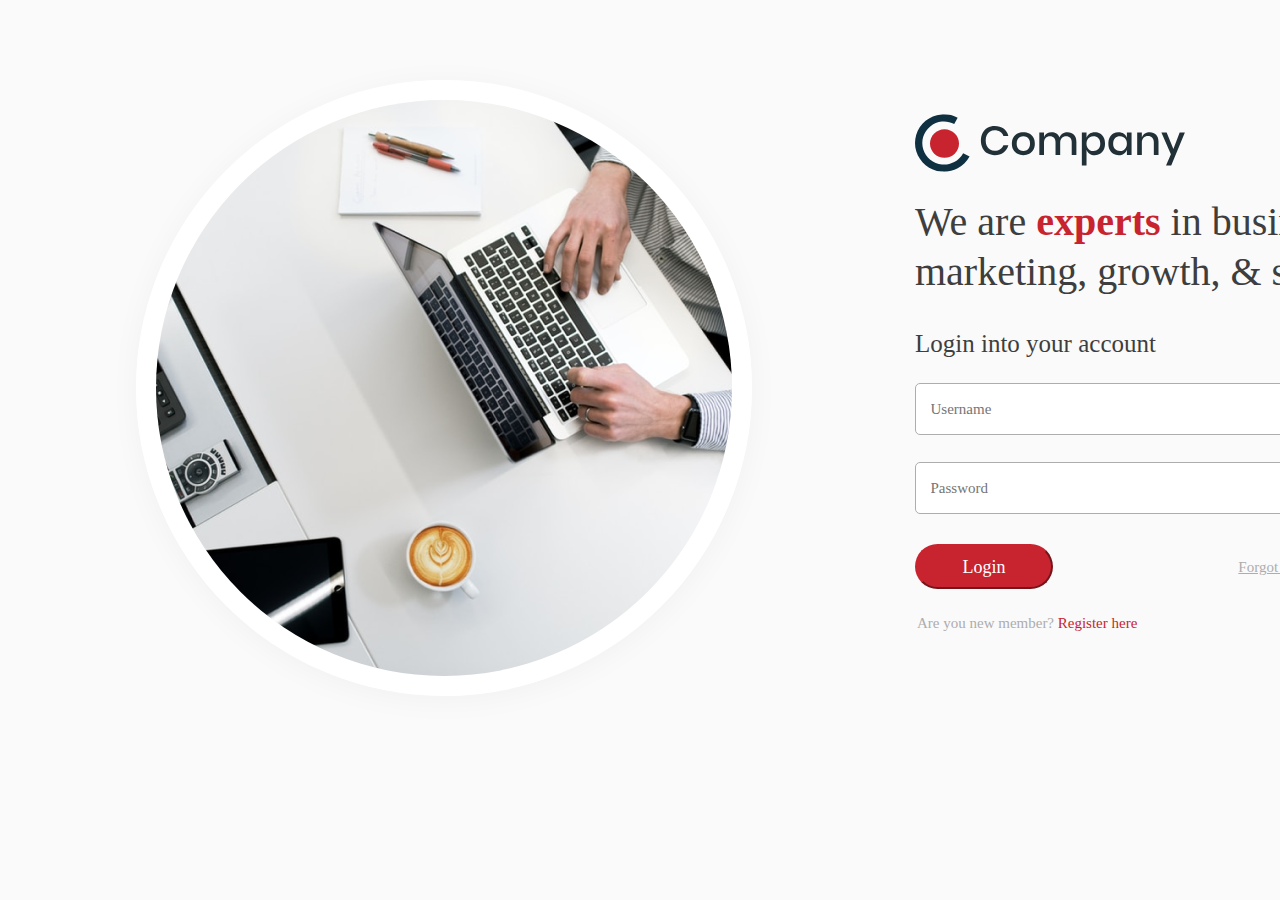
==== index.html @ fc355127 "first commit" ====
<!DOCTYPE html>
<html lang="en">
<head>
    <meta charset="UTF-8">
    <meta http-equiv="X-UA-Compatible" content="IE=edge">
    <meta name="viewport" content="width=device-width, initial-scale=1.0">
    <title>Login</title>
    <link rel="stylesheet" href="css\style.css">
</head>
<body>
    <div id="main">
        <img id="heroimg" src="images\hero-image.png" alt="hero-image">
        <div id="submain">
            <img id="header-logo" src="images\header-logo.svg" alt="Company">
            <div id="text1">We are <span id="expert">experts</span> in business, marketing, growth, & sales.</div>
            <div id="text2">Login into your account</div>
            <form action="" method="post">
                <input id="usrname" type="text" placeholder="Username">
                <input id="passwd" type="text" placeholder="Password">
                <button id="login">Login</button>
                <a href="http://" id="fp">Forgot Password?</a>
                <a href="http://" id="newMember">Are you new member? <span id="register">Register here</span></a>
            </form>
        </div>
    </div>
</body>
</html>
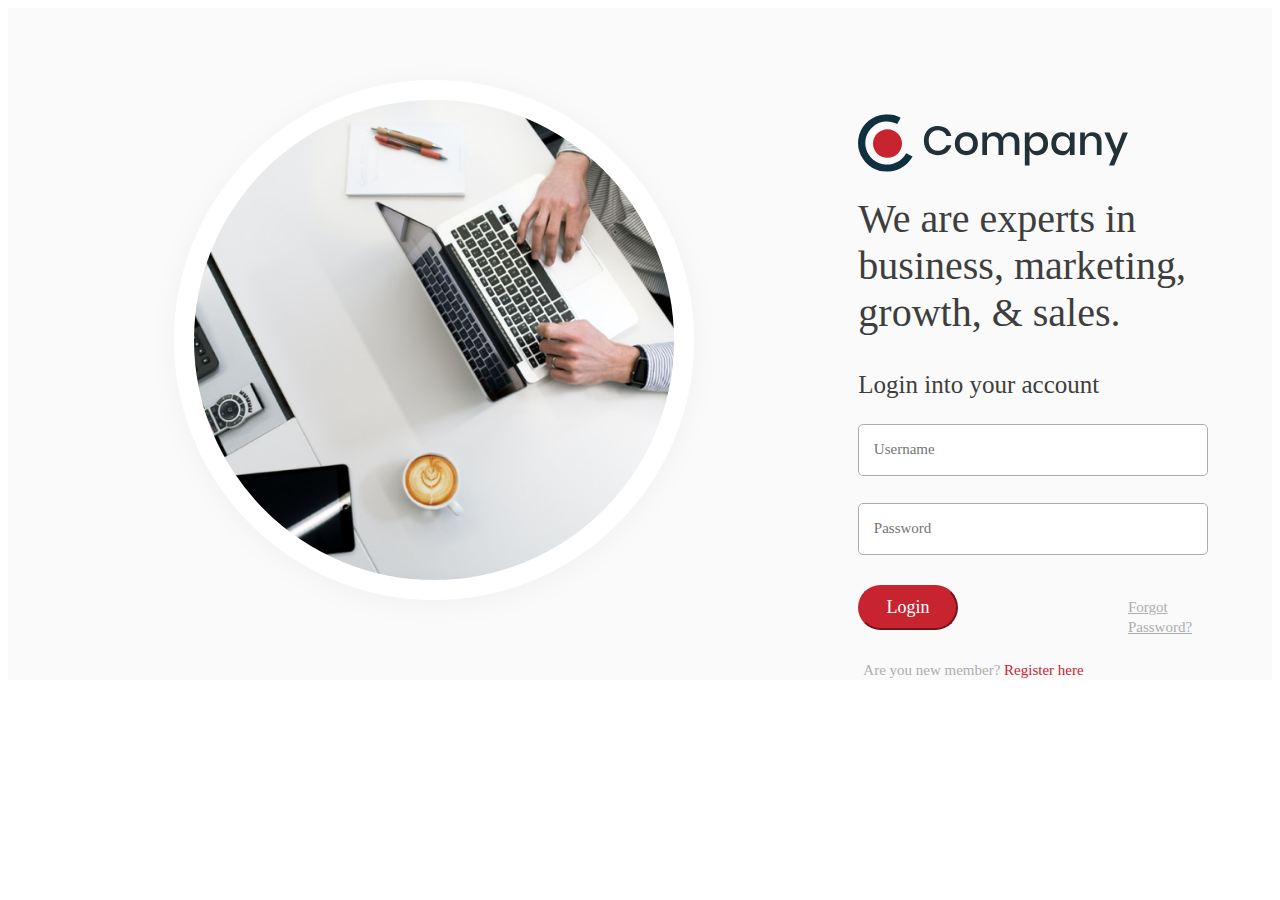
==== commit ed8e6d30: "All Pages are Responsive" ====
--- a/index.html
+++ b/index.html
@@ -4,24 +4,27 @@
     <meta charset="UTF-8">
     <meta http-equiv="X-UA-Compatible" content="IE=edge">
     <meta name="viewport" content="width=device-width, initial-scale=1.0">
-    <title>Login</title>
     <link rel="stylesheet" href="css\style.css">
+    <title>login</title>
 </head>
 <body>
-    <div id="main">
+    <div class="main">
         <img id="heroimg" src="images\hero-image.png" alt="hero-image">
-        <div id="submain">
+        <div class="submain">
             <img id="header-logo" src="images\header-logo.svg" alt="Company">
             <div id="text1">We are <span id="expert">experts</span> in business, marketing, growth, & sales.</div>
             <div id="text2">Login into your account</div>
             <form action="" method="post">
-                <input id="usrname" type="text" placeholder="Username">
-                <input id="passwd" type="text" placeholder="Password">
-                <button id="login">Login</button>
-                <a href="http://" id="fp">Forgot Password?</a>
-                <a href="http://" id="newMember">Are you new member? <span id="register">Register here</span></a>
+                <input class="usrnamepass" id="usrname" type="text" placeholder="Username">
+                <input class="usrnamepass" id="passwd" type="text" placeholder="Password">
+                <div class="blfp">
+                    <button id="login">Login</button>
+                    <a href="http://" id="fp">Forgot Password?</a>
+                </div>
             </form>
+            <div id="nr"><a href="http://" id="newMember">Are you new member? <span id="register">Register here</span></a></div>
         </div>
     </div>
+    
 </body>
 </html>